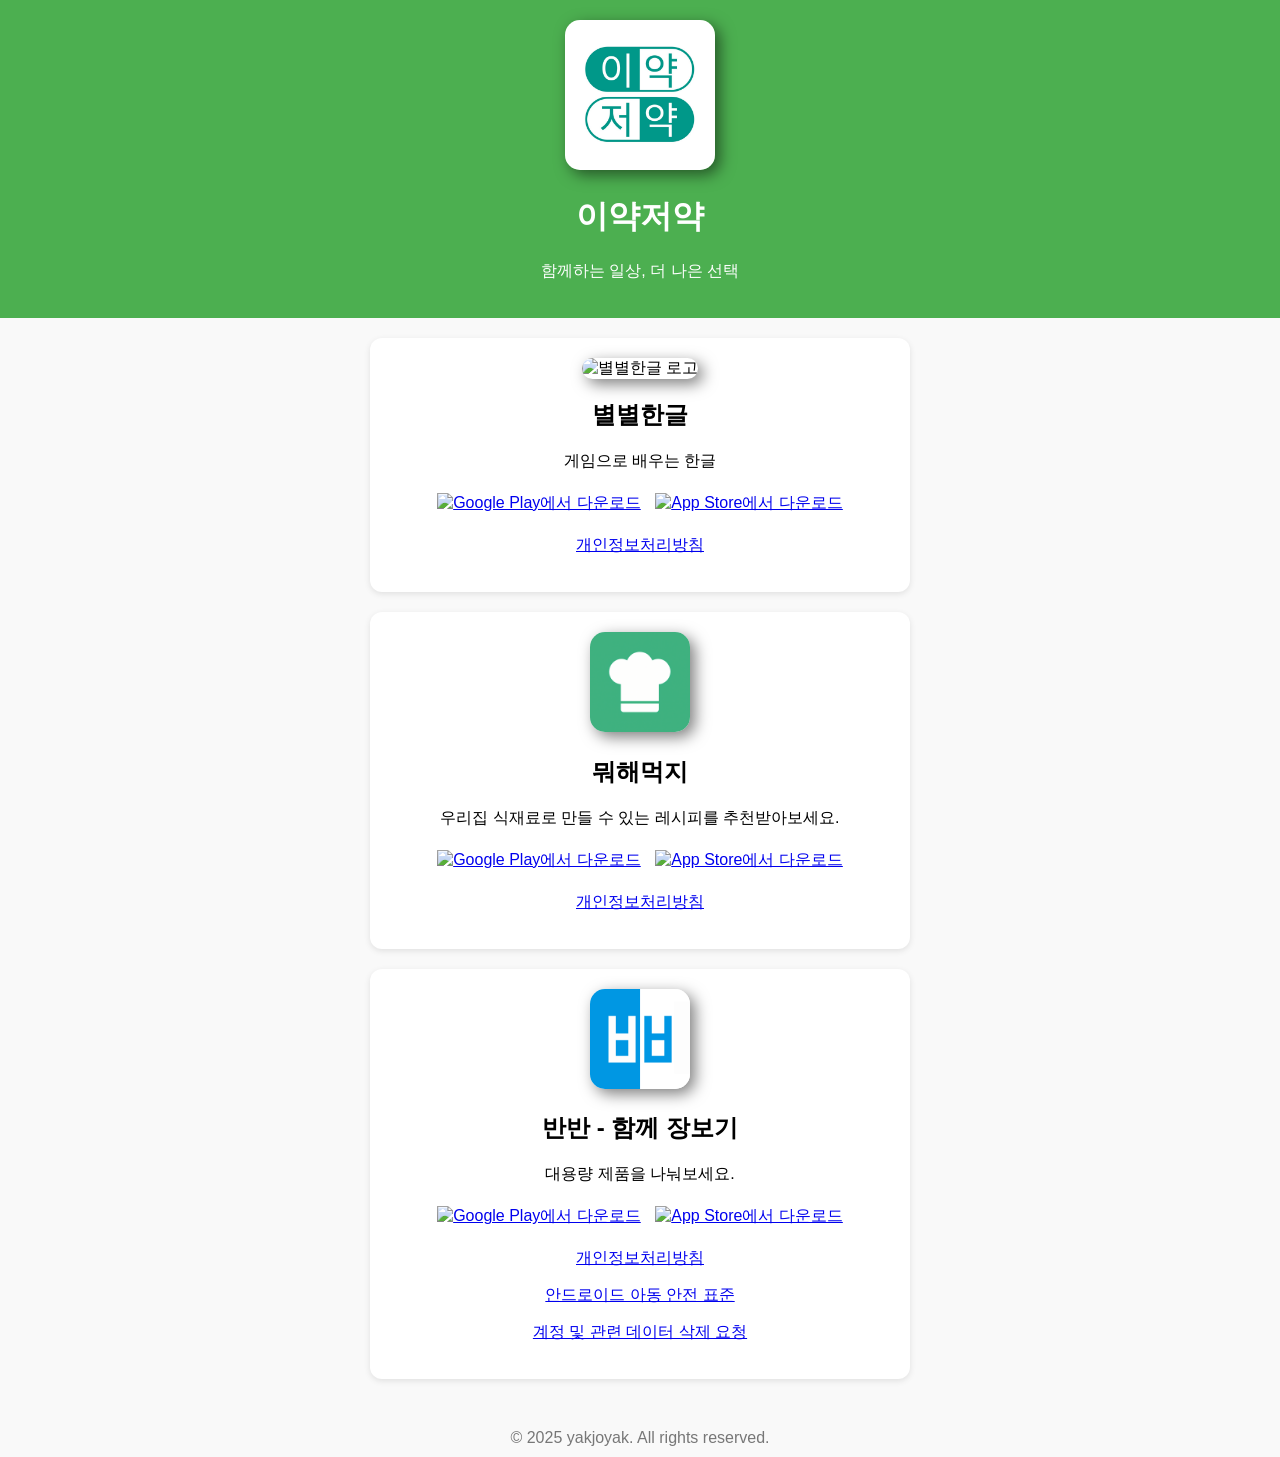
==== index.html @ 9e8427b1 "Add 별별한글 app section to index.html" ====
<!DOCTYPE html>
<html lang="ko">
<head>
  <meta charset="UTF-8">
  <meta name="viewport" content="width=device-width, initial-scale=1.0">
  <title>이약저약</title>
  <style>
    body {
      font-family: Arial, sans-serif;
      margin: 0;
      padding: 0;
      background: #f9f9f9;
      text-align: center;
    }
    header {
      background: #4CAF50;
      color: white;
      padding: 20px;
    }
    header img {
      height: 60px;
    }
    .app {
      background: white;
      margin: 20px auto;
      padding: 20px;
      border-radius: 12px;
      max-width: 500px;
      box-shadow: 0 2px 6px rgba(0,0,0,0.1);
    }
    .app img.logo {
      height: 80px;
      margin-bottom: 10px;
    }
    .buttons {
      margin-top: 15px;
    }
    .buttons a {
      display: inline-block;
      margin: 5px;
    }
    .buttons img {
      width: 180px;  /* 원하는 고정 너비 */
      height: 60px;  /* 원하는 고정 높이 */
      object-fit: contain; /* 이미지 비율 찌그러지지 않게 */
    }
    footer {
      margin-top: 40px;
      padding: 10px;
      color: #777;
    }
    .logo {
      border-radius: 15px;
      box-shadow: 5px 5px 15px rgba(0, 0, 0, 0.5);
      width: 150px;
      height: 150px;
    }
    .logooo {
      border-radius: 15px;
      box-shadow: 5px 5px 15px rgba(0, 0, 0, 0.5);
      width: 100px;
      height: 100px;
    }
  </style>
</head>
<body>
  <header>
    <img src="assets/company_logo.png" alt="yakjoyak 로고" class="logo">
    <h1>이약저약</h1>
    <p>함께하는 일상, 더 나은 선택</p>
  </header>

  
    <!-- 앱 3: 별별한글 -->
  <section class="app">
    <img src="assets/byulbyul_logo.png" alt="별별한글 로고" class="logooo">
    <h2>별별한글</h2>
    <p>게임으로 배우는 한글</p>
    <div class="buttons">
      <a href="https://play.google.com/store/apps/details?id=com.llamaco.mwamuk&pcampaignid=web_share">
        <img src="https://play.google.com/intl/en_us/badges/images/generic/ko_badge_web_generic.png" alt="Google Play에서 다운로드">
      </a>
      
      <a href="https://apps.apple.com/kr/app/%EB%AD%90%ED%95%B4%EB%A8%B9%EC%A7%80/id6749675275?l=en-GB">
        <img src="https://developer.apple.com/assets/elements/badges/download-on-the-app-store.svg" alt="App Store에서 다운로드">
      </a>
    </div>
    <p><a href="privacy/byulbyul.html">개인정보처리방침</a></p>
  </section>

  
    <!-- 앱 2: 뭐해먹지 -->
  <section class="app">
    <img src="assets/mohaemukji_logo.png" alt="뭐해먹지 로고" class="logooo">
    <h2>뭐해먹지</h2>
    <p>우리집 식재료로 만들 수 있는 레시피를 추천받아보세요.</p>
    <div class="buttons">
      <a href="https://play.google.com/store/apps/details?id=com.llamaco.mwamuk&pcampaignid=web_share">
        <img src="https://play.google.com/intl/en_us/badges/images/generic/ko_badge_web_generic.png" alt="Google Play에서 다운로드">
      </a>
      
      <a href="https://apps.apple.com/kr/app/%EB%AD%90%ED%95%B4%EB%A8%B9%EC%A7%80/id6749675275?l=en-GB">
        <img src="https://developer.apple.com/assets/elements/badges/download-on-the-app-store.svg" alt="App Store에서 다운로드">
      </a>
    </div>
    <p><a href="privacy/mohaemukji.html">개인정보처리방침</a></p>
  </section>

  <!-- 앱 1: 반반 -->
  <section class="app">
    <img src="assets/banban_logo.png" alt="반반 로고" class="logooo">
    <h2>반반 - 함께 장보기</h2>
    <p>대용량 제품을 나눠보세요.</p>
    <div class="buttons">
      <a href="https://play.google.com/store/apps/details?id=com.llamaco.bandding&pcampaignid=web_share">
        <img src="https://play.google.com/intl/en_us/badges/images/generic/ko_badge_web_generic.png" alt="Google Play에서 다운로드">
      </a>
      
      <a href="https://apps.apple.com/kr/app/%EB%B0%98%EB%B0%98-%ED%95%A8%EA%BB%98-%EC%9E%A5%EB%B3%B4%EA%B8%B0/id6502581859?l=en-GB">
        <img src="https://developer.apple.com/assets/elements/badges/download-on-the-app-store.svg" alt="App Store에서 다운로드">
      </a>
    </div>
    <p><a href="privacy/banban.html">개인정보처리방침</a></p>
    <p><a href="privacy/banbanChild.html">안드로이드 아동 안전 표준</a></p>
    <p><a href="privacy/banbanDelete.html">계정 및 관련 데이터 삭제 요청</a></p>
  </section>



  <footer>
    © 2025 yakjoyak. All rights reserved.
  </footer>
</body>
</html>
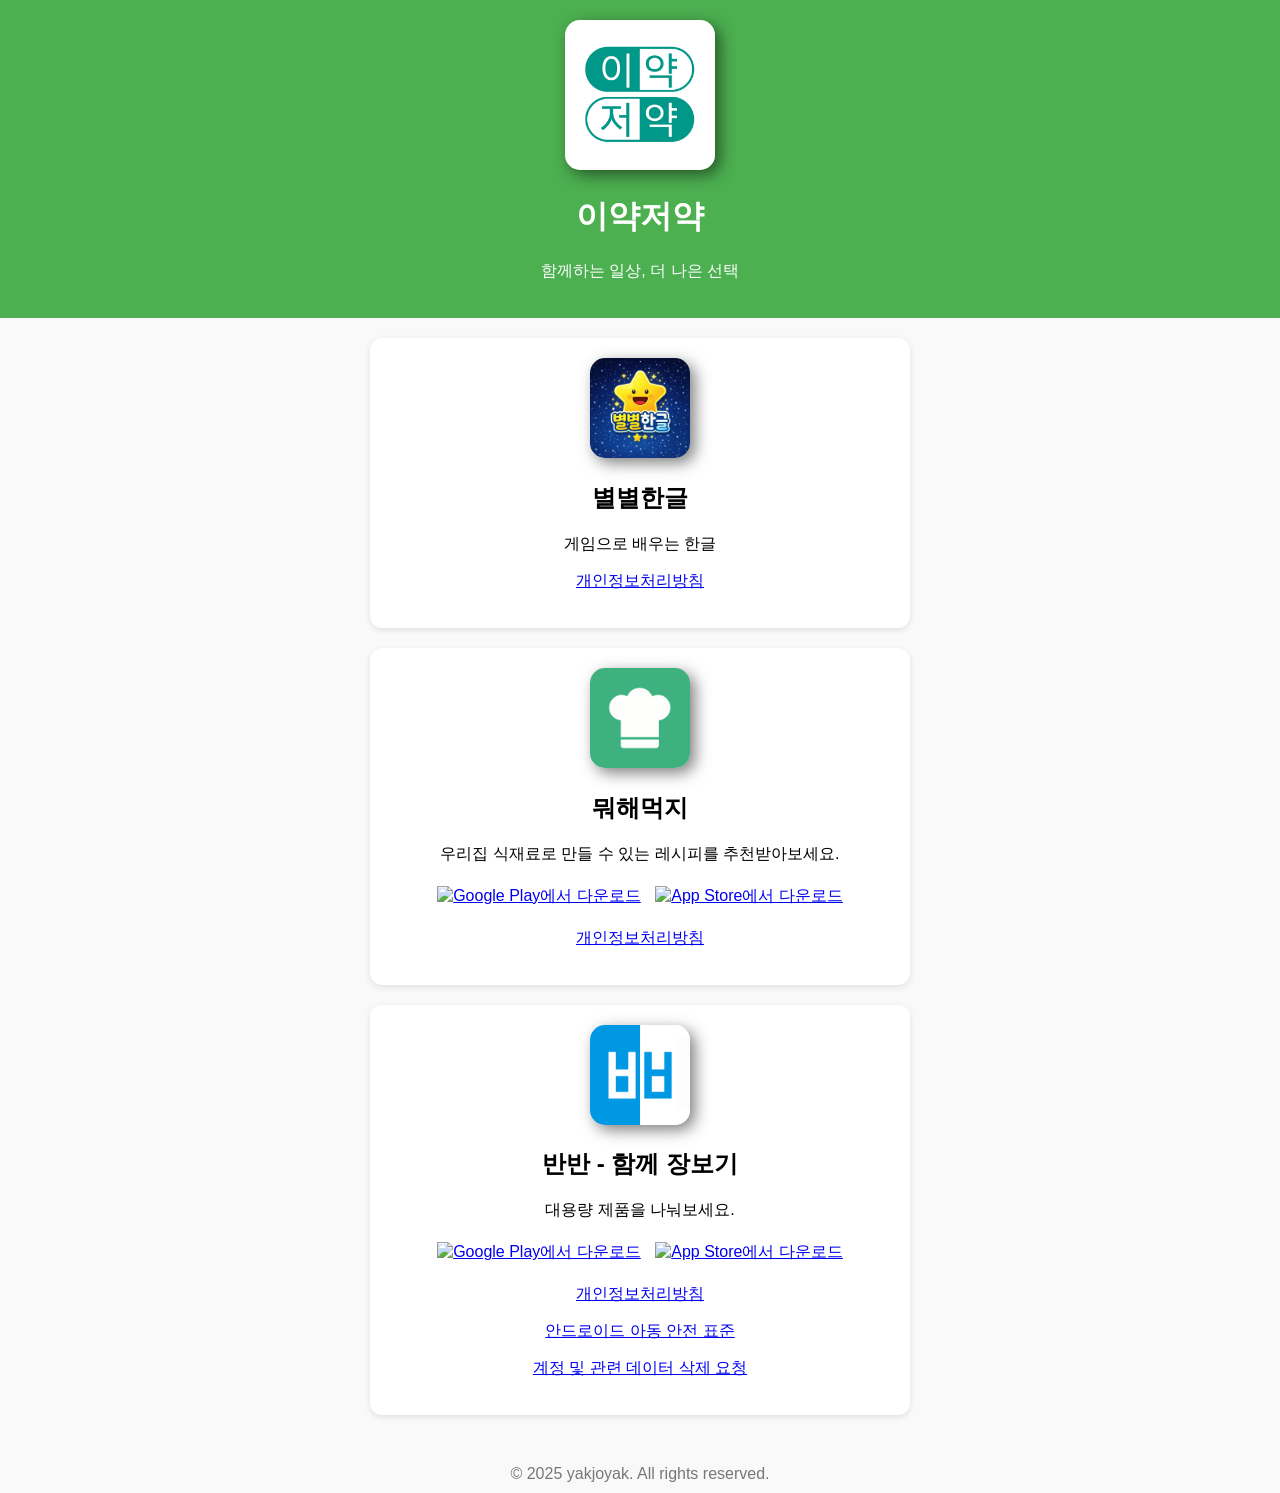
==== commit cad4bfef: "Comment out buttons section in index.html Commented out the buttons div in the HTML." ====
--- a/index.html
+++ b/index.html
@@ -76,7 +76,7 @@
     <img src="assets/byulbyul_logo.png" alt="별별한글 로고" class="logooo">
     <h2>별별한글</h2>
     <p>게임으로 배우는 한글</p>
-    <div class="buttons">
+    <!-- <div class="buttons">
       <a href="https://play.google.com/store/apps/details?id=com.llamaco.mwamuk&pcampaignid=web_share">
         <img src="https://play.google.com/intl/en_us/badges/images/generic/ko_badge_web_generic.png" alt="Google Play에서 다운로드">
       </a>
@@ -84,7 +84,7 @@
       <a href="https://apps.apple.com/kr/app/%EB%AD%90%ED%95%B4%EB%A8%B9%EC%A7%80/id6749675275?l=en-GB">
         <img src="https://developer.apple.com/assets/elements/badges/download-on-the-app-store.svg" alt="App Store에서 다운로드">
       </a>
-    </div>
+    </div> -->
     <p><a href="privacy/byulbyul.html">개인정보처리방침</a></p>
   </section>
 
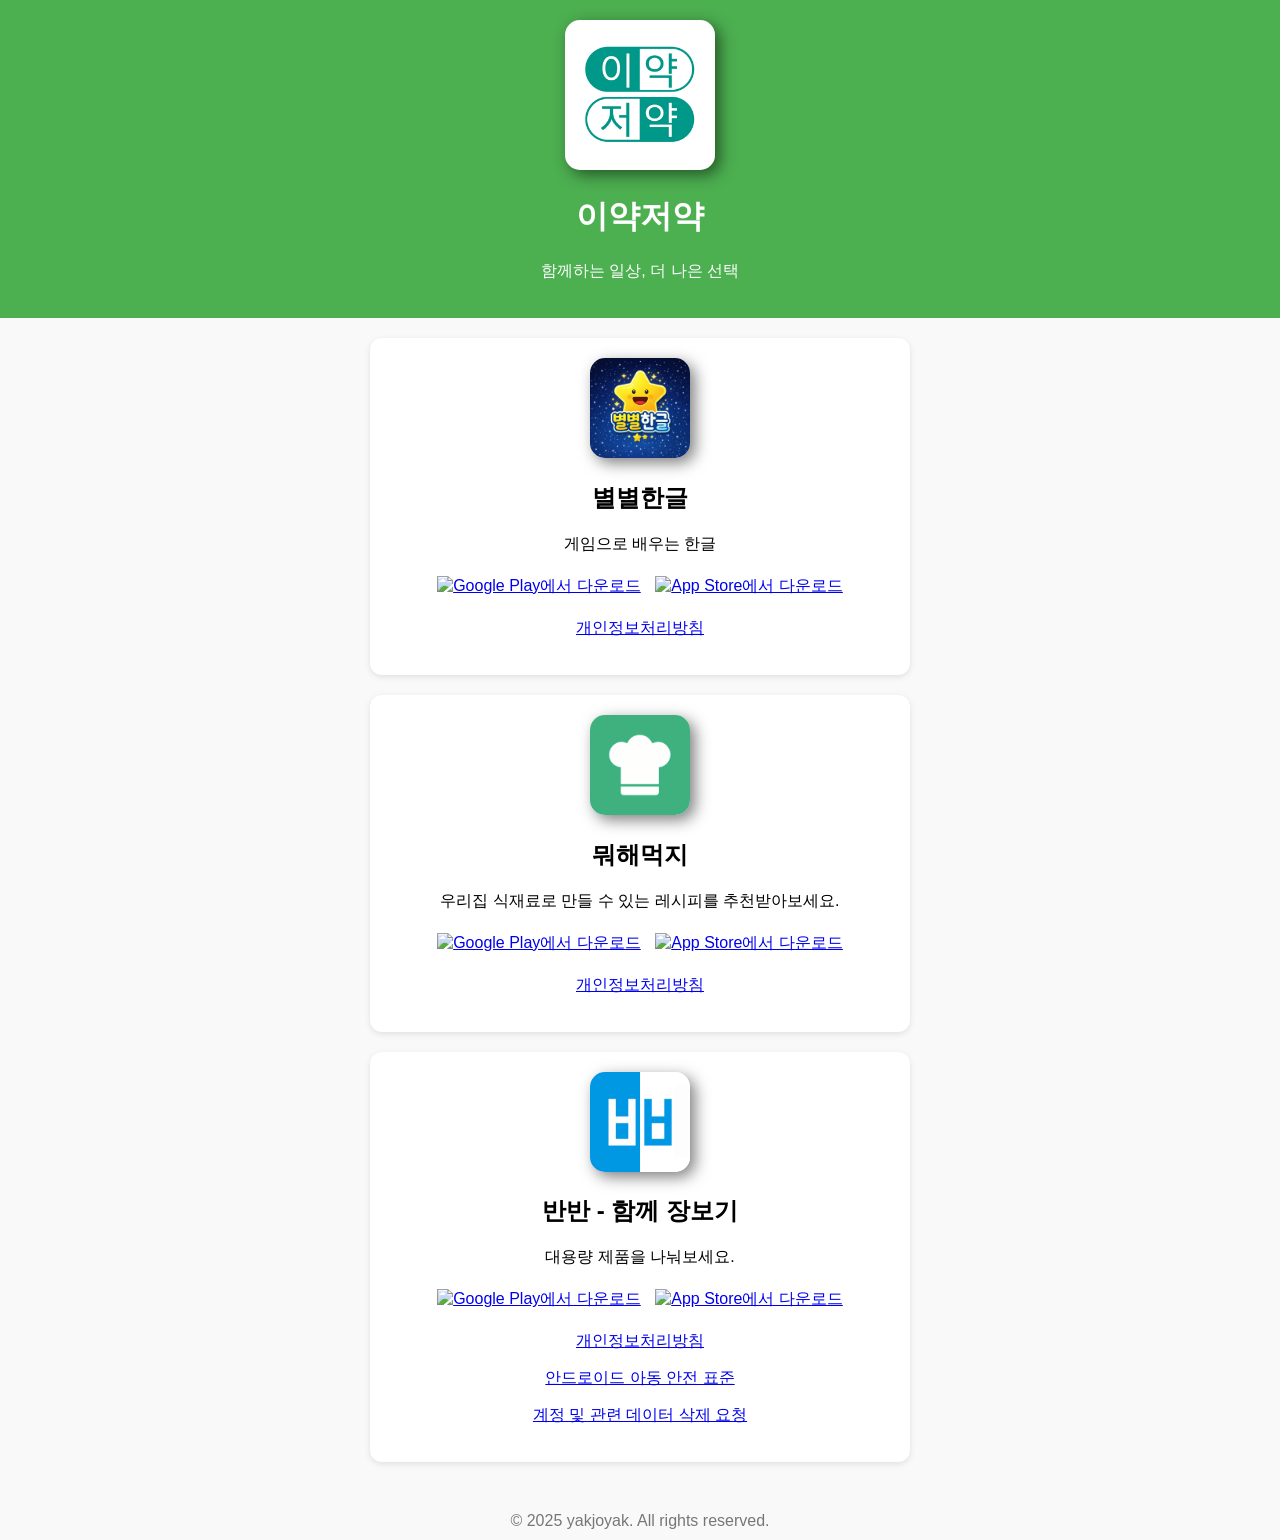
==== commit 19407f80: "Update download links in index.html" ====
--- a/index.html
+++ b/index.html
@@ -76,15 +76,15 @@
     <img src="assets/byulbyul_logo.png" alt="별별한글 로고" class="logooo">
     <h2>별별한글</h2>
     <p>게임으로 배우는 한글</p>
-    <!-- <div class="buttons">
-      <a href="https://play.google.com/store/apps/details?id=com.llamaco.mwamuk&pcampaignid=web_share">
+    <div class="buttons">
+      <a href="https://play.google.com/store/apps/details?id=com.woodenpharm.choseonggacha&pcampaignid=web_share">
         <img src="https://play.google.com/intl/en_us/badges/images/generic/ko_badge_web_generic.png" alt="Google Play에서 다운로드">
       </a>
       
-      <a href="https://apps.apple.com/kr/app/%EB%AD%90%ED%95%B4%EB%A8%B9%EC%A7%80/id6749675275?l=en-GB">
+      <a href="https://apps.apple.com/kr/app/%EB%B3%84%EB%B3%84%ED%95%9C%EA%B8%80/id6758357123?l=en-GB">
         <img src="https://developer.apple.com/assets/elements/badges/download-on-the-app-store.svg" alt="App Store에서 다운로드">
       </a>
-    </div> -->
+    </div>
     <p><a href="privacy/byulbyul.html">개인정보처리방침</a></p>
   </section>
 
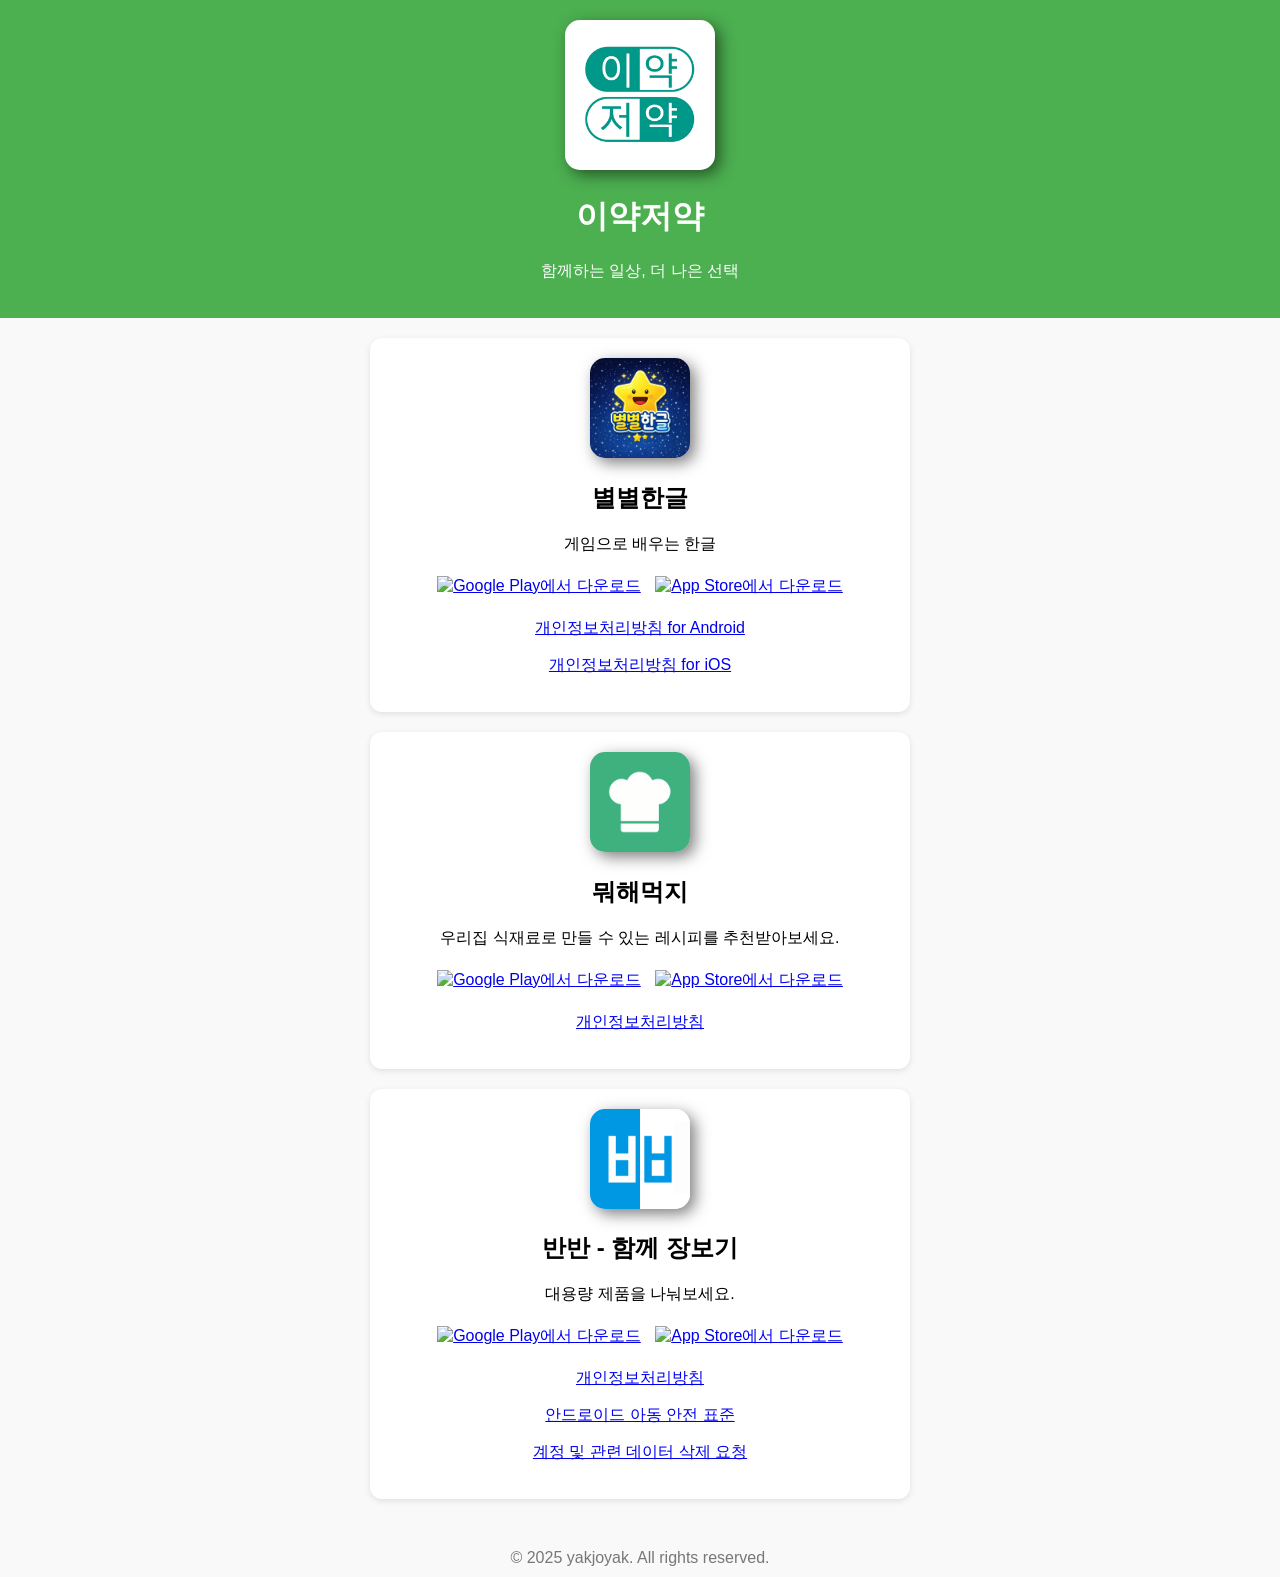
==== commit 3a655228: "Update privacy policy links for Android and iOS" ====
--- a/index.html
+++ b/index.html
@@ -85,7 +85,8 @@
         <img src="https://developer.apple.com/assets/elements/badges/download-on-the-app-store.svg" alt="App Store에서 다운로드">
       </a>
     </div>
-    <p><a href="privacy/byulbyul.html">개인정보처리방침</a></p>
+    <p><a href="privacy/byulbyul.html">개인정보처리방침 for Android</a></p>
+    <p><a href="privacy/byulbyulIOS.html">개인정보처리방침 for iOS</a></p>
   </section>
 
   
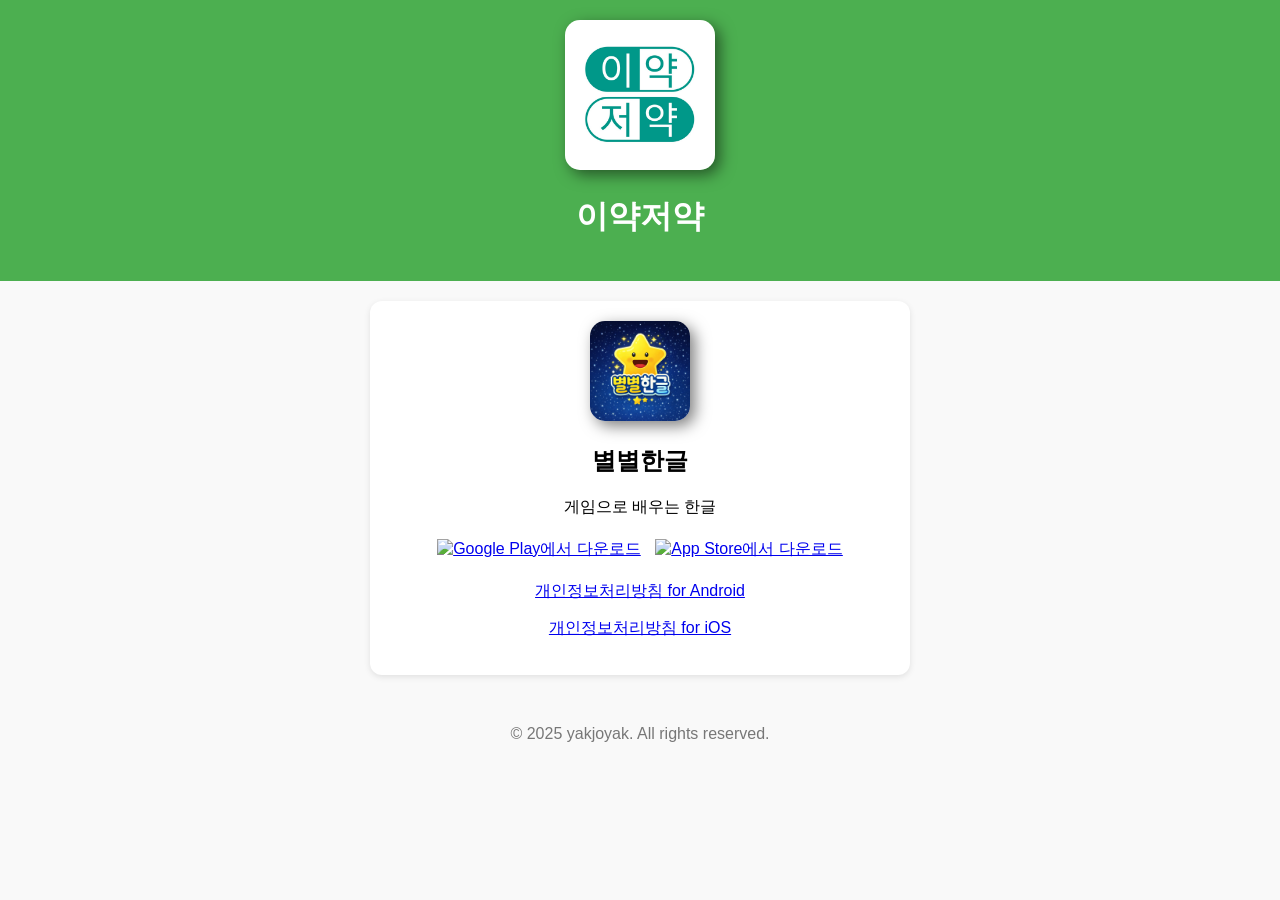
==== commit 1b3aedc8: "Remove app sections from index.html Removed sections for two apps: '뭐해먹지' and '반반'." ====
--- a/index.html
+++ b/index.html
@@ -67,7 +67,6 @@
   <header>
     <img src="assets/company_logo.png" alt="yakjoyak 로고" class="logo">
     <h1>이약저약</h1>
-    <p>함께하는 일상, 더 나은 선택</p>
   </header>
 
   
@@ -89,43 +88,6 @@
     <p><a href="privacy/byulbyulIOS.html">개인정보처리방침 for iOS</a></p>
   </section>
 
-  
-    <!-- 앱 2: 뭐해먹지 -->
-  <section class="app">
-    <img src="assets/mohaemukji_logo.png" alt="뭐해먹지 로고" class="logooo">
-    <h2>뭐해먹지</h2>
-    <p>우리집 식재료로 만들 수 있는 레시피를 추천받아보세요.</p>
-    <div class="buttons">
-      <a href="https://play.google.com/store/apps/details?id=com.llamaco.mwamuk&pcampaignid=web_share">
-        <img src="https://play.google.com/intl/en_us/badges/images/generic/ko_badge_web_generic.png" alt="Google Play에서 다운로드">
-      </a>
-      
-      <a href="https://apps.apple.com/kr/app/%EB%AD%90%ED%95%B4%EB%A8%B9%EC%A7%80/id6749675275?l=en-GB">
-        <img src="https://developer.apple.com/assets/elements/badges/download-on-the-app-store.svg" alt="App Store에서 다운로드">
-      </a>
-    </div>
-    <p><a href="privacy/mohaemukji.html">개인정보처리방침</a></p>
-  </section>
-
-  <!-- 앱 1: 반반 -->
-  <section class="app">
-    <img src="assets/banban_logo.png" alt="반반 로고" class="logooo">
-    <h2>반반 - 함께 장보기</h2>
-    <p>대용량 제품을 나눠보세요.</p>
-    <div class="buttons">
-      <a href="https://play.google.com/store/apps/details?id=com.llamaco.bandding&pcampaignid=web_share">
-        <img src="https://play.google.com/intl/en_us/badges/images/generic/ko_badge_web_generic.png" alt="Google Play에서 다운로드">
-      </a>
-      
-      <a href="https://apps.apple.com/kr/app/%EB%B0%98%EB%B0%98-%ED%95%A8%EA%BB%98-%EC%9E%A5%EB%B3%B4%EA%B8%B0/id6502581859?l=en-GB">
-        <img src="https://developer.apple.com/assets/elements/badges/download-on-the-app-store.svg" alt="App Store에서 다운로드">
-      </a>
-    </div>
-    <p><a href="privacy/banban.html">개인정보처리방침</a></p>
-    <p><a href="privacy/banbanChild.html">안드로이드 아동 안전 표준</a></p>
-    <p><a href="privacy/banbanDelete.html">계정 및 관련 데이터 삭제 요청</a></p>
-  </section>
-
 
 
   <footer>
